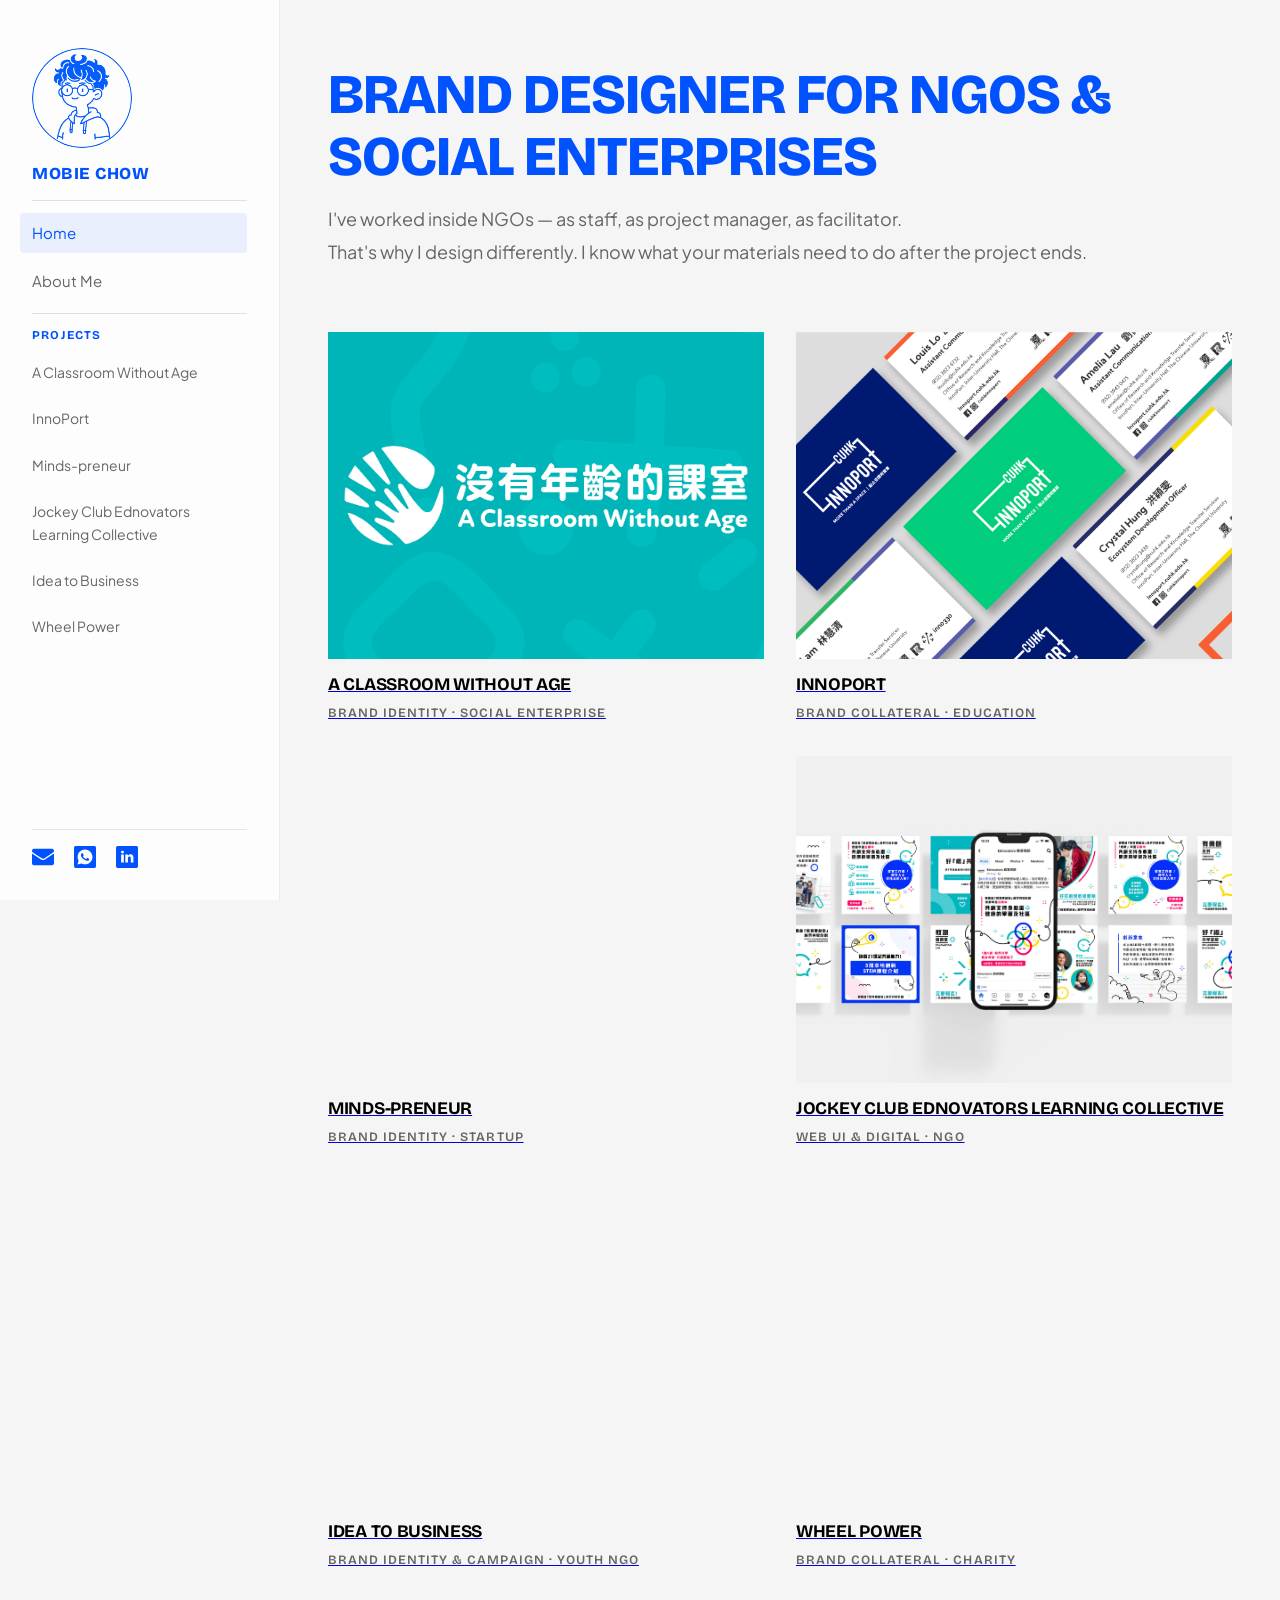
==== index.html @ eaf53962 "Fix ITB thumbnail: update .png to .jpg on homepage Co-Authored-By: Claude Sonnet 4.6 <noreply@anthro" ====
<!DOCTYPE html>
<html lang="en">
<head>
  <meta charset="UTF-8">
  <meta name="viewport" content="width=device-width, initial-scale=1.0">
  <meta name="description" content="Mobie Chow — Brand designer for NGOs and social enterprises in Hong Kong. I've worked inside NGOs — that's why I design differently.">
  <meta property="og:title" content="Mobie Chow — Brand Designer for NGOs & Social Enterprises">
  <meta property="og:description" content="Brand designer for NGOs and social enterprises in Hong Kong. I've worked inside NGOs — as staff, as project manager, as facilitator.<br>That's why I design differently.">
  <meta property="og:type" content="website">
  <meta property="og:url" content="https://mobie-phi.vercel.app/">
  <title>Mobie Chow — Brand Designer for NGOs & Social Enterprises</title>
  <link rel="stylesheet" href="style.css">
</head>
<body>
  <button class="hamburger" id="hamburger">
    <span></span>
    <span></span>
    <span></span>
  </button>

  <aside id="sidebar">
    <div style="margin-bottom: 0.75rem;"><a href="/"><img src="./Case/mobie avatar-02.png" style="width: 100px; height: 100px; border-radius: 50%; object-fit: cover; display: block; margin-bottom: 0.75rem; transition: opacity 0.2s ease;" onmouseover="this.style.opacity=0.8" onmouseout="this.style.opacity=1"></a><span style="font-family: 'Bricolage Grotesque', sans-serif; font-weight: 900; color: var(--accent); font-size: 1.05rem; letter-spacing: 0.5px;">MOBIE CHOW</span></div>
    <div style="border-bottom: 1px solid #e0e0e0; margin: 0 0 0.75rem 0;"></div>
    <nav>
      <a href="/" class="active">Home</a>
      <a href="/about">About Me</a>
    </nav>
    <div style="border-bottom: 1px solid #e0e0e0; margin: 0.75rem 0;"></div>
    <div class="projects-label">Projects</div>
    <div class="projects-list">
      <a href="/case-02">A Classroom Without Age</a>
      <a href="/case-04">InnoPort</a>
      <a href="/case-06">Minds-preneur</a>
      <a href="/case-03">Jockey Club Ednovators Learning Collective</a>
      <a href="/case-05">Idea to Business</a>
      <a href="/case-01">Wheel Power</a>
    </div>

    <div class="social-links">
      <a href="mailto:mobiechow@gmail.com" title="Email"><svg width="22" height="22" viewBox="0 0 255.8 191.9" fill="#0052FF" xmlns="http://www.w3.org/2000/svg"><path d="M255.7,53.9v117.1c0,8.5-10.1,18.7-18.4,20.1-71.6,1.5-143.4.2-215.1.6-9.7-.1-22.2-10.8-22.2-20.7V53.9l105.4,70.1c13.7,9.5,31.2,9.5,44.9,0l105.4-70.1Z"/><path d="M21.4.1h212.1c23.3,3.5,30.6,28.4,10.9,43.2-32.6,24.4-70.3,44.8-103.4,68.9-7,3.9-13.1,5.2-20.9,2.6C81.6,90.8,43.9,64.9,6.3,39.4-7,25,2.1,2.2,21.4.1Z"/></svg></a>
      <a href="https://wa.me/85251914529" target="_blank" title="WhatsApp"><svg width="22" height="22" viewBox="0 0 255.7 255.7" fill="#0052FF" xmlns="http://www.w3.org/2000/svg"><path d="M238.5,0L25.7.3h-10C8.9,1.4,3.1,6.5.7,13.4v7.5c-.7,35.7-.7,71.4-.7,106.7s0,71.4.7,107.1v7.6c2.4,7.5,8.9,12.7,17.2,13.4h220.7c10-1,16.8-7.9,17.2-17.8V17.2c-.7-9.3-7.9-16.5-17.2-17.2ZM133.3,213c-15.8.9-31.6-2.5-46.2-10.2l-45.6,12.1,12.1-45c-8.4-14.3-12.1-31-11.2-47.1,2.2-47.5,42.8-84,90.2-81.9,44.3,2.2,79.7,37.8,81.9,82.2,2.2,46.8-34.1,87.1-81.3,89.9Z"/><path d="M174.7,161.3c-1.7,4.8-10,10-15.4,11-5.5,1-10.6.7-15.4-1-12.7-3.8-21.6-7.9-31.9-16.5-8.6-7.2-15.8-15.4-22.3-24.7-7.9-11-13-23.7-6.9-36.7,1.7-3.8,6.9-10.3,11-10.3h6.9c1.4,0,2.7,1.4,3.4,2.7l8.6,20.6c1,2.7-4.8,8.9-7.6,12-.7.7-.7,2.1-.3,3.1,7.9,13.4,17.8,22.7,32.3,28.5,1.4.7,3.4,1.7,4.8.3,3.4-3.4,6.2-7.2,9.3-11,1-1,3.1-1,4.5-.3l19.9,9.6c2.4,1.4,1,8.9-.7,12.7Z"/></svg></a>
      <a href="https://linkedin.com/in/mobiechow" target="_blank" title="LinkedIn"><svg width="22" height="22" viewBox="0 0 255.8 255.7" fill="#0052FF" xmlns="http://www.w3.org/2000/svg"><path d="M16,.2l222.5-.2c9.3.7,16.4,7.9,17.2,17.2v220.7c-.7,9.8-7.5,16.7-17.2,17.7H17.9c-8.2-.6-14.6-5.6-17.1-13.4C-.3,166.1-.3,89.5.8,13.4,3,6.4,8.7,1.3,16,.2ZM72.4,54.6c-19.8,2.4-19.3,31,1.4,32.3,25.8,1.6,25.2-35.5-1.4-32.3ZM202.9,193.2v-61.7c0-4-3.3-13.6-5.2-17.2-7.9-14.8-26.1-20.3-41.7-15.2-7.6,2.5-12,7.3-17,13.2v-13h-31v93.9h31v-53.7c0-11.8,11.8-20.8,23.1-16.6,5.5,2,9.8,9.4,9.8,15.1v55.2h31ZM91,193.2v-93.1l-.7-.7h-30l-.7.7v93.1h31.5Z"/></svg></a>
    </div>
  </aside>

  <main>
    <div class="mobile-header">
      <img src="./Case/mobie avatar-02.png" style="width: 80px; height: 80px; border-radius: 50%; object-fit: cover;">
      <span style="font-family: 'Bricolage Grotesque', sans-serif; font-weight: 900; color: var(--accent); font-size: 1.5rem; letter-spacing: 0.5px;">MOBIE CHOW</span>
    </div>
    <section class="hero">
      <h1>Brand Designer for NGOs & Social Enterprises</h1>
      <p>I've worked inside NGOs — as staff, as project manager, as facilitator.<br>That's why I design differently. I know what your materials need to do after the project ends.</p>
    </section>

    <section class="projects-grid">
      <a href="/case-02" class="project-card">
        <div class="project-image" style="background-image: url('./Case/A Classroom Without Age/acwa-cover.jpg'); background-position: center; background-size: cover;"></div>
        <div class="project-info">
          <div class="project-title">A Classroom Without Age</div>
          <div class="project-description">Brand Identity · Social Enterprise</div>
        </div>
      </a>

      <a href="/case-04" class="project-card">
        <div class="project-image" style="background-image: url('./Case/InnoPort/InnoPort_Cover.jpeg'); background-position: center; background-size: cover;"></div>
        <div class="project-info">
          <div class="project-title">InnoPort</div>
          <div class="project-description">Brand Collateral · Education</div>
        </div>
      </a>

      <a href="/case-06" class="project-card">
        <div class="project-image" style="background: url('./Case/Minds-Preneur/minds-preneur-cover.jpg') center/cover;"></div>
        <div class="project-info">
          <div class="project-title">Minds-preneur</div>
          <div class="project-description">Brand Identity · Startup</div>
        </div>
      </a>

      <a href="/case-03" class="project-card">
        <div class="project-image" style="background-image: url('./Case/ELC/ELC-2.jpg'); background-position: center; background-size: cover;"></div>
        <div class="project-info">
          <div class="project-title">Jockey Club Ednovators Learning Collective</div>
          <div class="project-description">Web UI & Digital · NGO</div>
        </div>
      </a>

      <a href="/case-05" class="project-card">
        <div class="project-image" style="background-image: url('./Case/ITB/ITB-1.jpg'); background-position: center; background-size: cover;"></div>
        <div class="project-info">
          <div class="project-title">Idea to Business</div>
          <div class="project-description">Brand Identity & Campaign · Youth NGO</div>
        </div>
      </a>

      <a href="/case-01" class="project-card">
        <div class="project-image" style="background: url('./Case/Wheel Power/wheelpower-3.jpg') center/cover;"></div>
        <div class="project-info">
          <div class="project-title">Wheel Power</div>
          <div class="project-description">Brand Collateral · Charity</div>
        </div>
      </a>
    </section>

    <button id="backToTop" class="back-to-top">▲</button>
  </main>

  <script>
    const hamburger = document.getElementById('hamburger');
    const sidebar = document.getElementById('sidebar');
    const projectLinks = document.querySelectorAll('.projects-list a');

    // Hamburger toggle
    hamburger.addEventListener('click', () => {
      hamburger.classList.toggle('active');
      sidebar.classList.toggle('open');
    });

    // Close menu when clicking on a project link
    projectLinks.forEach(link => {
      link.addEventListener('click', () => {
        hamburger.classList.remove('active');
        sidebar.classList.remove('open');
      });
    });

    // Highlight active project based on current page
    const currentPath = window.location.pathname;
    projectLinks.forEach(link => {
      if (link.getAttribute('href') === currentPath) {
        link.classList.add('active');
      }
    });

    // Close menu when clicking outside
    document.addEventListener('click', (e) => {
      if (!e.target.closest('aside') && !e.target.closest('.hamburger')) {
        hamburger.classList.remove('active');
        sidebar.classList.remove('open');
      }
    });

    // Back to top
    const backToTopButton = document.getElementById('backToTop');
    window.addEventListener('scroll', () => {
      if (window.scrollY > 300) {
        backToTopButton.classList.add('show');
      } else {
        backToTopButton.classList.remove('show');
      }
    });
    backToTopButton.addEventListener('click', () => {
      window.scrollTo({ top: 0, behavior: 'smooth' });
    });
  </script>
</body>
</html>
---- style.css ----
@import url('https://fonts.googleapis.com/css2?family=Bricolage+Grotesque:wght@700;800;900&family=Plus+Jakarta+Sans:wght@400;500;600&display=swap');

:root {
  --bg: #f5f5f5;
  --white: #ffffff;
  --black: #000000;
  --accent: #0052FF;
  --text: #000000;
  --text2: #666666;
  --text3: #999999;
}

* {
  margin: 0;
  padding: 0;
  box-sizing: border-box;
}

body {
  font-family: 'Plus Jakarta Sans', sans-serif;
  background-color: var(--bg);
  color: var(--text);
  line-height: 1.6;
  font-weight: 400;
}

/* Hamburger Menu */
.hamburger {
  display: none;
  position: fixed;
  top: 1rem;
  left: 1rem;
  width: 44px;
  height: 44px;
  background: var(--accent);
  border: none;
  cursor: pointer;
  z-index: 1002;
  border-radius: 8px;
  padding: 10px;
  transition: all 0.2s ease;
}

.hamburger:hover {
  background: #003DCC;
}

.hamburger span {
  display: block;
  width: 24px;
  height: 2.5px;
  background: white;
  margin: 5px 0;
  transition: all 0.3s ease;
}

.hamburger.active span:nth-child(1) {
  transform: translateY(7.5px) rotate(45deg);
}

.hamburger.active span:nth-child(2) {
  opacity: 0;
}

.hamburger.active span:nth-child(3) {
  transform: translateY(-7.5px) rotate(-45deg);
}

/* Sidebar Navigation */
aside {
  position: fixed;
  left: 0;
  top: 0;
  width: 280px;
  height: 100vh;
  background: rgba(255, 255, 255, 0.75);
  backdrop-filter: blur(16px);
  -webkit-backdrop-filter: blur(16px);
  padding: 3rem 2rem;
  border-right: 1px solid rgba(224, 224, 224, 0.6);
  overflow-y: auto;
  z-index: 1000;
}

aside .logo {
  font-family: 'Bricolage Grotesque', sans-serif;
  font-size: 1.5rem;
  font-weight: 800;
  color: var(--black);
  margin-bottom: 1.5rem;
  text-decoration: none;
  display: block;
}

aside nav {
  display: flex;
  flex-direction: column;
  gap: 0.5rem;
}

aside nav a {
  color: var(--text2);
  text-decoration: none;
  font-size: 0.9375rem;
  padding: 0.5rem 0.75rem;
  margin-left: -0.75rem;
  transition: all 0.2s ease;
  display: block;
  border-radius: 4px;
}

aside nav a:hover,
aside nav a.active {
  color: var(--accent);
  background: rgba(0, 82, 255, 0.08);
  margin-left: -0.75rem;
  padding-left: 0.75rem;
}

.projects-label {
  font-family: 'Bricolage Grotesque', sans-serif;
  font-size: 0.75rem;
  text-transform: uppercase;
  letter-spacing: 0.1em;
  color: var(--accent);
  font-weight: 700;
  margin-top: 0.75rem;
  margin-bottom: 0.5rem;
}

.projects-list {
  display: flex;
  flex-direction: column;
  gap: 0.5rem;
}

.projects-list a {
  color: var(--text2);
  text-decoration: none;
  font-size: 0.875rem;
  padding: 0.5rem 0.75rem;
  margin-left: -0.75rem;
  transition: all 0.2s ease;
  display: block;
  border-radius: 4px;
  margin-bottom: 0;
}

.projects-list a:hover,
.projects-list a.active {
  color: var(--accent);
  background: rgba(0, 82, 255, 0.08);
  margin-left: -0.75rem;
  padding-left: 0.75rem;
}

.social-links {
  position: absolute;
  bottom: 2rem;
  left: 2rem;
  right: 2rem;
  display: flex;
  flex-direction: row;
  gap: 1.25rem;
  padding-top: 1rem;
  border-top: 1px solid rgba(224, 224, 224, 0.8);
  align-items: center;
}

.social-links a {
  text-decoration: none;
  opacity: 1;
  transition: opacity 0.2s ease;
  display: flex;
  align-items: center;
}

.social-links a:hover {
  opacity: 0.5;
}

/* Main Content */
main {
  margin-left: 280px;
  padding: 3rem;
}

/* Hero/Header Section */
.hero {
  margin-bottom: 2rem;
  padding: 1rem 0 2rem 0;
}

.hero h1 {
  font-family: 'Bricolage Grotesque', sans-serif;
  font-size: 3.5rem;
  font-weight: 900;
  line-height: 1.1;
  margin-bottom: 1rem;
  letter-spacing: -1px;
  text-transform: uppercase;
  color: var(--accent);
}

.hero p {
  font-size: 1.125rem;
  color: var(--text2);
  line-height: 1.8;
}

/* Projects Grid */
.projects-grid {
  display: grid;
  grid-template-columns: repeat(2, 1fr);
  gap: 2rem;
  margin-bottom: 4rem;
}

.project-card {
  display: flex;
  flex-direction: column;
  cursor: pointer;
  transition: all 0.3s ease;
  position: relative;
}

.project-image {
  width: 100%;
  aspect-ratio: 4 / 3;
  background: linear-gradient(135deg, #0052FF 0%, #0041CC 100%);
  border-radius: 0;
  transition: all 0.3s ease;
  overflow: hidden;
  position: relative;
}

.project-card:hover .project-image {
  transform: scale(1.02);
}

.project-info {
  padding: 0.75rem 0 0 0;
}

.project-title {
  font-family: 'Bricolage Grotesque', sans-serif;
  font-size: 1.1rem;
  font-weight: 700;
  color: var(--black);
  letter-spacing: -0.3px;
  text-transform: uppercase;
}

.project-description {
  font-size: 0.8rem;
  font-family: 'Bricolage Grotesque', sans-serif;
  font-weight: 600;
  color: var(--text2);
  margin-top: 0.25rem;
  text-transform: uppercase;
  letter-spacing: 0.08em;
}

/* Mobile-only homepage header (avatar + name) */
.mobile-header {
  display: none;
}

/* About Page */
.about-section {
  max-width: 800px;
}

.about-section h2 {
  font-family: 'Bricolage Grotesque', sans-serif;
  font-size: 2.5rem;
  font-weight: 900;
  margin-bottom: 2rem;
  letter-spacing: -1px;
  text-transform: uppercase;
}

.about-section p {
  font-size: 1rem;
  line-height: 1.8;
  margin-bottom: 1.5rem;
  color: var(--text);
}

.services {
  margin-top: 3rem;
}

.services-label {
  font-family: 'Bricolage Grotesque', sans-serif;
  font-size: 0.75rem;
  text-transform: uppercase;
  letter-spacing: 0.1em;
  color: var(--black);
  font-weight: 700;
  margin-bottom: 1rem;
}

.services-list {
  display: grid;
  grid-template-columns: 1fr 1fr;
  gap: 1rem;
}

.service-item {
  font-size: 1rem;
  color: var(--text);
  padding-bottom: 0.5rem;
  border-bottom: 1px solid #e0e0e0;
  transition: all 0.2s ease;
}

.service-item:hover {
  color: var(--accent);
  border-bottom-color: var(--accent);
}

/* Case Detail */
.case-detail {
  max-width: 1000px;
  margin-top: -1rem;
}

.case-header {
  margin-bottom: 3rem;
  border-bottom: 1px solid #e0e0e0;
  padding-bottom: 2rem;
}

.case-number {
  font-family: 'Bricolage Grotesque', sans-serif;
  font-size: 0.75rem;
  text-transform: uppercase;
  letter-spacing: 0.1em;
  color: var(--text2);
  font-weight: 700;
  margin-bottom: 0.5rem;
}

.case-title {
  font-family: 'Bricolage Grotesque', sans-serif;
  font-size: 2.5rem;
  font-weight: 900;
  margin-bottom: 1rem;
  letter-spacing: -1px;
  text-transform: uppercase;
}

.case-meta {
  display: grid;
  grid-template-columns: auto auto 1fr;
  gap: 3rem;
  font-size: 0.9375rem;
  align-items: center;
}

.case-meta-item strong {
  display: block;
  font-weight: 600;
  color: var(--black);
  margin-bottom: 0.25rem;
}

.case-meta-item {
  color: var(--text2);
  display: flex;
  flex-direction: column;
  justify-content: center;
}

.case-hero {
  width: 100%;
  aspect-ratio: 16 / 9;
  background: linear-gradient(135deg, #0052FF 0%, #0041CC 100%);
  border-radius: 0;
  margin: 3rem 0;
}

.case-body {
  display: grid;
  grid-template-columns: 1fr 1fr;
  gap: 3rem;
  margin-bottom: 3rem;
}

.case-story h2 {
  font-family: 'Bricolage Grotesque', sans-serif;
  font-size: 1.5rem;
  font-weight: 700;
  margin-bottom: 1rem;
  text-transform: uppercase;
  letter-spacing: -0.5px;
}

.case-story p {
  font-size: 1rem;
  line-height: 1.8;
  margin-bottom: 1.5rem;
  color: var(--text);
}

.case-story ul {
  list-style: none;
  margin: 1.5rem 0;
}

.case-story li {
  font-size: 1rem;
  line-height: 1.8;
  margin-bottom: 0.75rem;
  color: var(--text);
  padding-left: 1.5rem;
  position: relative;
}

.case-story li:before {
  content: "•";
  position: absolute;
  left: 0;
  color: var(--accent);
}

.case-images {
  display: flex;
  flex-direction: column;
  gap: 1.5rem;
}

.case-image {
  width: 100%;
  aspect-ratio: 1;
  background: linear-gradient(135deg, #0041CC 0%, #003D99 100%);
  border-radius: 0;
}

/* Tags */
.tags {
  display: flex;
  gap: 0.75rem;
  margin: 1.5rem 0;
}

.tag {
  display: inline-block;
  background: var(--black);
  color: var(--white);
  padding: 0.5rem 0.875rem;
  border-radius: 0;
  font-size: 0.75rem;
  font-weight: 600;
  font-family: 'Bricolage Grotesque', sans-serif;
  letter-spacing: 0.5px;
  text-transform: uppercase;
  transition: all 0.2s ease;
}

.tag:first-child {
  background: var(--accent);
}

.tag[onclick]:hover {
  background: #003DCC !important;
  transform: translateY(-2px);
  box-shadow: 0 4px 12px rgba(0, 82, 255, 0.3);
}

.tag[onclick]:active {
  background: #002899 !important;
  transform: translateY(0px);
  box-shadow: none;
}

/* Page Index */
.index-item {
  font-family: 'Bricolage Grotesque', sans-serif;
  font-size: 0.7rem;
  font-weight: 600;
  text-transform: uppercase;
  letter-spacing: 0.5px;
  color: var(--text2);
  text-decoration: none;
  text-align: right;
  transition: color 0.2s ease;
  padding: 2px 0;
  border-right: 2px solid transparent;
  padding-right: 8px;
}

.index-item:hover {
  color: var(--accent);
}

.index-item.active {
  color: var(--accent);
  border-right-color: var(--accent);
}

/* Back to Top Button */
.back-to-top {
  position: fixed;
  bottom: 2rem;
  right: 2rem;
  width: 50px;
  height: 50px;
  background: var(--black);
  color: var(--white);
  border: none;
  border-radius: 50%;
  cursor: pointer;
  font-size: 1.5rem;
  display: flex;
  align-items: center;
  justify-content: center;
  opacity: 0;
  visibility: hidden;
  z-index: 999;
  transition: opacity 0.4s ease, visibility 0.4s ease, transform 0.3s ease;
  box-shadow: 0 4px 12px rgba(0, 0, 0, 0.15);
}

.back-to-top.show {
  opacity: 1;
  visibility: visible;
}

.back-to-top:hover {
  background: var(--accent);
  transform: translateY(-3px);
  box-shadow: 0 8px 20px rgba(0, 82, 255, 0.2);
}

/* Get in Touch Section */
.get-in-touch {
  max-width: 800px;
  padding: 4rem 0;
}

.get-in-touch h2 {
  font-family: 'Bricolage Grotesque', sans-serif;
  font-size: 2.5rem;
  font-weight: 900;
  margin-bottom: 1.5rem;
  letter-spacing: -1px;
  text-transform: uppercase;
}

.get-in-touch p {
  font-size: 1rem;
  line-height: 1.8;
  margin-bottom: 1rem;
  color: var(--text);
}

.get-in-touch a {
  color: var(--accent);
  text-decoration: none;
  transition: color 0.2s ease;
}

.get-in-touch a:hover {
  color: var(--black);
}

/* Back Link */
.back-link {
  margin-top: 3rem;
  padding-top: 2rem;
  border-top: 1px solid #e0e0e0;
  display: flex;
  flex-direction: row;
  justify-content: space-between;
  align-items: center;
}

/* Back-to-top wrapper: disable pointer events on the container so it never
   blocks clicks on content behind it; re-enable on the actual interactive elements */
#backToTopWrapper {
  pointer-events: none;
}

#backToTopWrapper #pageIndex,
#backToTopWrapper #backToTop {
  pointer-events: auto;
}

.back-link a {
  color: var(--black);
  text-decoration: none;
  font-family: 'Bricolage Grotesque', sans-serif;
  font-weight: 600;
  font-size: 0.875rem;
  text-transform: uppercase;
  letter-spacing: 0.5px;
  transition: color 0.2s ease;
}

.back-link a:hover {
  color: var(--accent);
}

/* Mobile Responsive */
@media (max-width: 1024px) {
  aside {
    width: 240px;
    padding: 2rem 1.5rem;
  }

  main {
    margin-left: 240px;
    padding: 2rem;
  }

  .projects-grid {
    grid-template-columns: repeat(2, 1fr);
    gap: 1.5rem;
  }

  .case-body {
    grid-template-columns: 1fr;
  }
}

@media (max-width: 768px) {
  .hamburger {
    display: block;
  }

  aside {
    position: fixed;
    top: 0;
    left: -280px;
    width: 280px;
    height: 100vh;
    background: var(--white);
    padding: 5rem 2rem 2rem;
    border-right: 1px solid #e0e0e0;
    transition: left 0.3s ease;
    z-index: 999;
  }

  aside.open {
    left: 0;
  }

  main {
    margin-left: 0;
    padding: 6rem 2rem 3rem;
  }

  .projects-grid {
    grid-template-columns: 1fr;
    gap: 3rem;
  }

  .social-links {
    position: static;
    margin-top: 2rem;
  }

  .hero h1 {
    font-size: 2.5rem;
  }

  .case-title {
    font-size: 1.75rem;
  }

  .case-meta {
    grid-template-columns: 1fr;
    gap: 1rem;
  }

  .case-header {
    padding-top: 0;
  }

  .case-story > div[style*="grid-template-columns: 1fr 1fr"] {
    grid-template-columns: 1fr !important;
  }

  .case-images div[style*="grid-template-columns: 1fr 1fr"],
  .case-images div[style*="grid-template-columns: repeat(2"],
  .case-images div[style*="grid-template-columns: repeat(auto-fit"] {
    grid-template-columns: 1fr !important;
  }

  .mobile-header {
    display: flex;
    align-items: center;
    gap: 1rem;
    padding-bottom: 1.5rem;
  }

  aside img {
    width: 72px !important;
    height: 72px !important;
  }

  .back-link {
    flex-direction: column;
    align-items: center;
    text-align: center;
    gap: 0.75rem;
  }
}
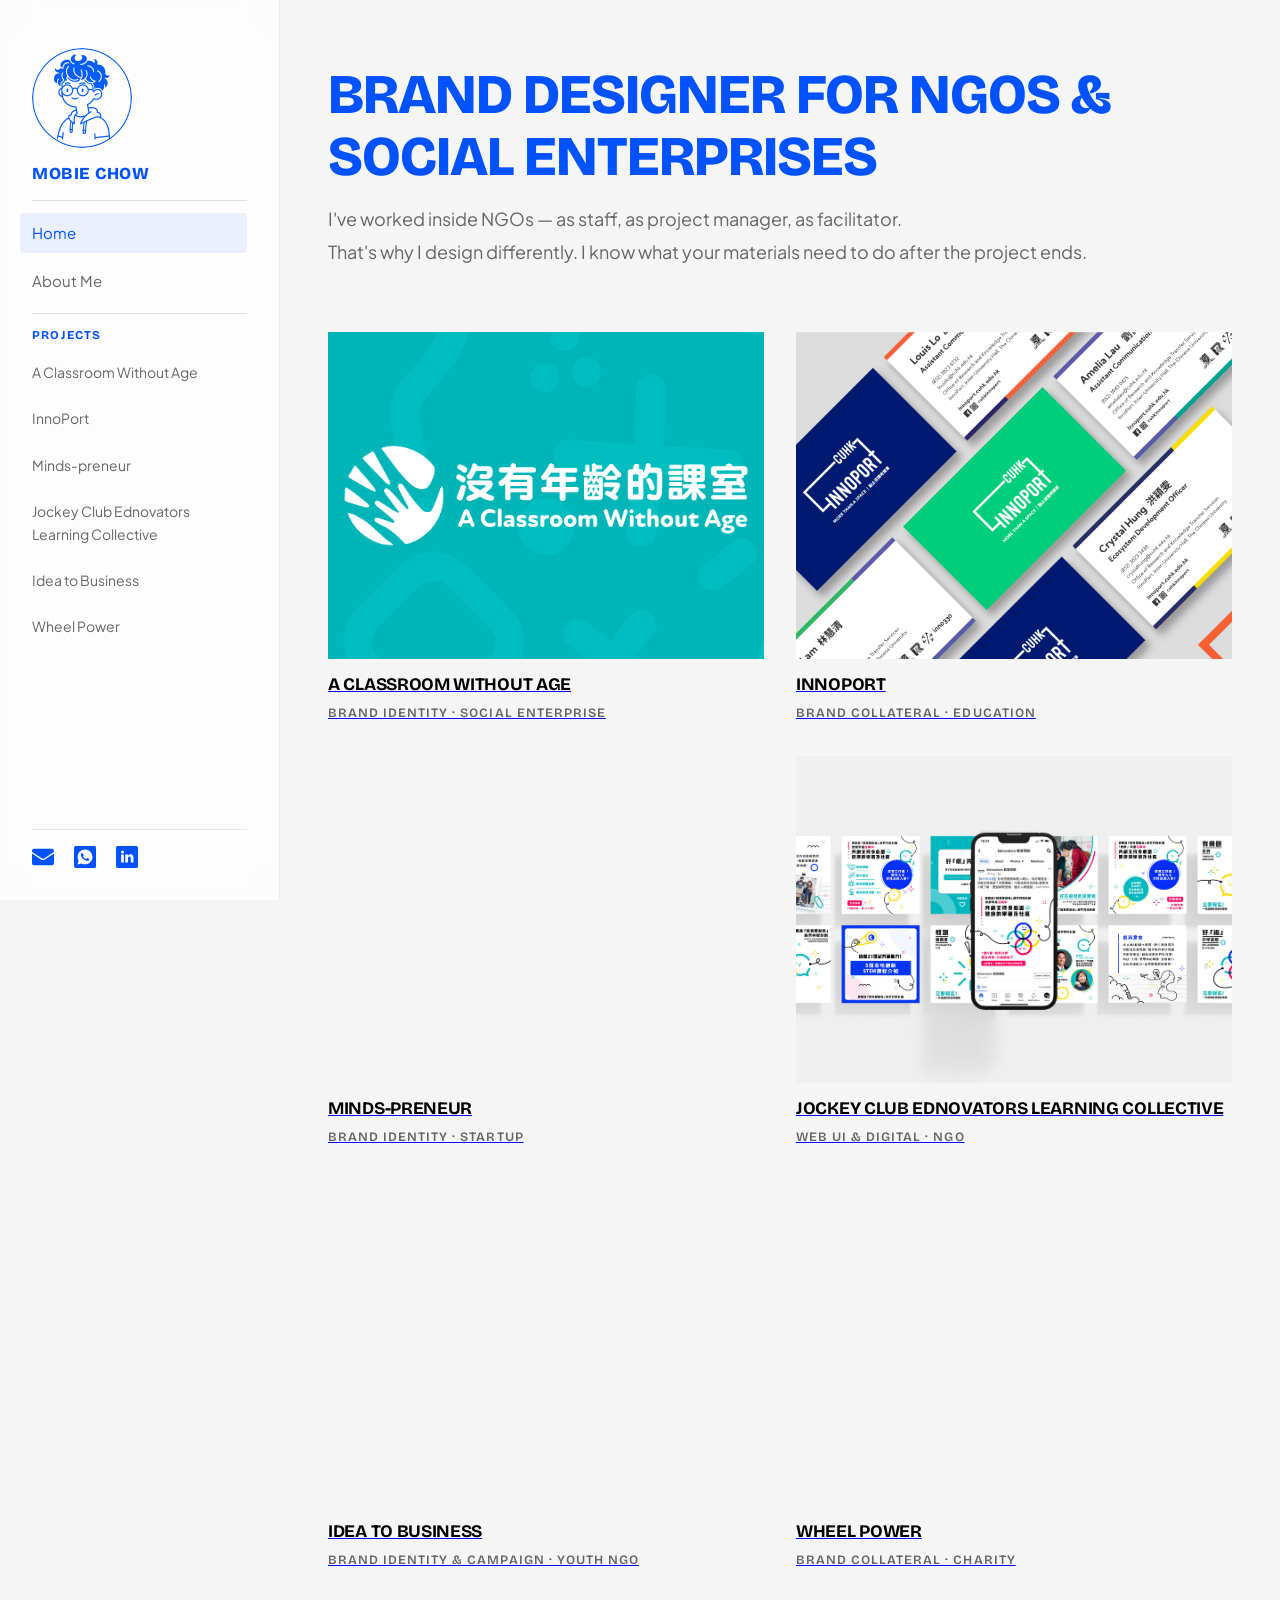
==== commit ea1183f5: "Rename mobie avatar-02.png to mobie avatar.png Co-Authored-By: Claude Sonnet 4.6 <noreply@anthropic." ====
--- a/index.html
+++ b/index.html
@@ -19,7 +19,7 @@
   </button>
 
   <aside id="sidebar">
-    <div style="margin-bottom: 0.75rem;"><a href="/"><img src="./Case/mobie avatar-02.png" style="width: 100px; height: 100px; border-radius: 50%; object-fit: cover; display: block; margin-bottom: 0.75rem; transition: opacity 0.2s ease;" onmouseover="this.style.opacity=0.8" onmouseout="this.style.opacity=1"></a><span style="font-family: 'Bricolage Grotesque', sans-serif; font-weight: 900; color: var(--accent); font-size: 1.05rem; letter-spacing: 0.5px;">MOBIE CHOW</span></div>
+    <div style="margin-bottom: 0.75rem;"><a href="/"><img src="./Case/mobie avatar.png" style="width: 100px; height: 100px; border-radius: 50%; object-fit: cover; display: block; margin-bottom: 0.75rem; transition: opacity 0.2s ease;" onmouseover="this.style.opacity=0.8" onmouseout="this.style.opacity=1"></a><span style="font-family: 'Bricolage Grotesque', sans-serif; font-weight: 900; color: var(--accent); font-size: 1.05rem; letter-spacing: 0.5px;">MOBIE CHOW</span></div>
     <div style="border-bottom: 1px solid #e0e0e0; margin: 0 0 0.75rem 0;"></div>
     <nav>
       <a href="/" class="active">Home</a>
@@ -45,7 +45,7 @@
 
   <main>
     <div class="mobile-header">
-      <img src="./Case/mobie avatar-02.png" style="width: 80px; height: 80px; border-radius: 50%; object-fit: cover;">
+      <img src="./Case/mobie avatar.png" style="width: 80px; height: 80px; border-radius: 50%; object-fit: cover;">
       <span style="font-family: 'Bricolage Grotesque', sans-serif; font-weight: 900; color: var(--accent); font-size: 1.5rem; letter-spacing: 0.5px;">MOBIE CHOW</span>
     </div>
     <section class="hero">
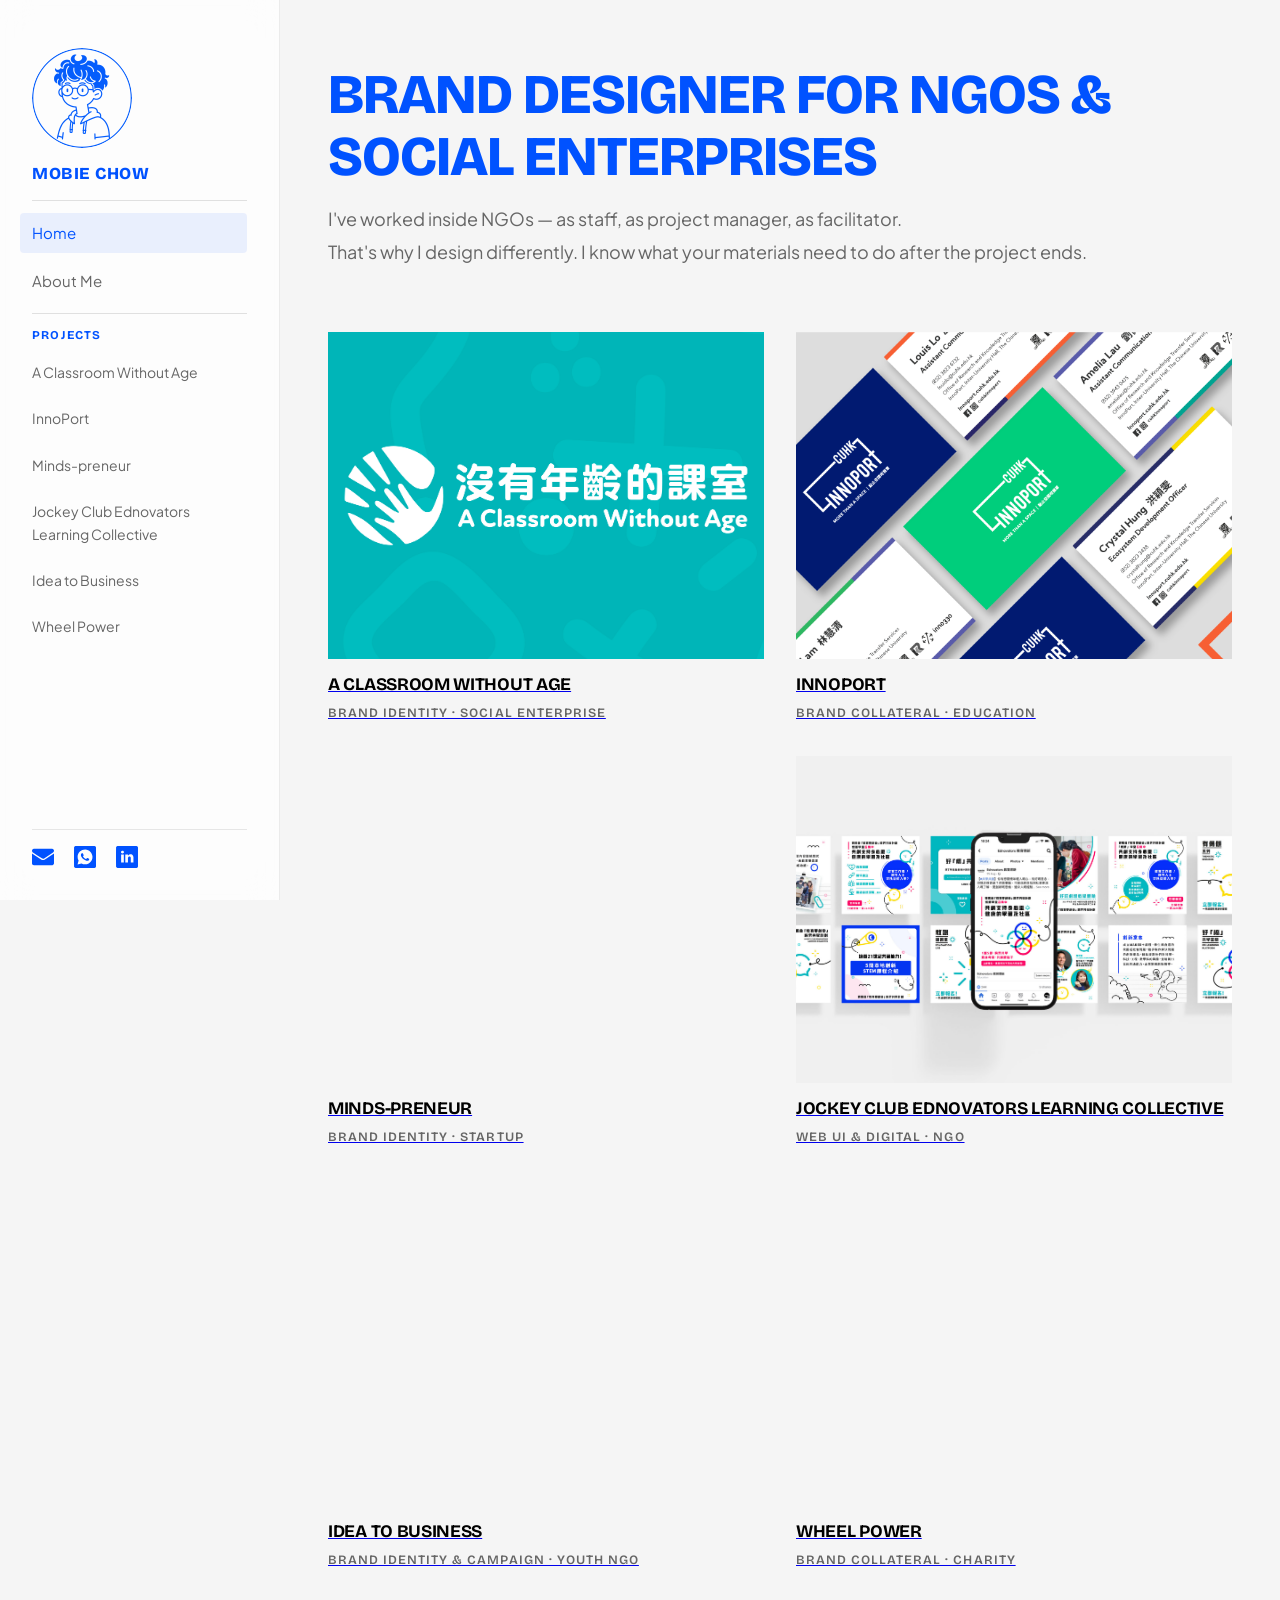
==== commit 918b3a91: "Add smooth page transitions" ====
--- a/index.html
+++ b/index.html
@@ -154,5 +154,6 @@
       window.scrollTo({ top: 0, behavior: 'smooth' });
     });
   </script>
+  <script src="/page-transition.js" defer></script>
 </body>
 </html>
--- a/style.css
+++ b/style.css
@@ -22,6 +22,42 @@
   color: var(--text);
   line-height: 1.6;
   font-weight: 400;
+}
+
+body main {
+  will-change: opacity, transform;
+}
+
+body.page-ready main {
+  animation: pageEnter 520ms cubic-bezier(0.16, 1, 0.3, 1) both;
+}
+
+body.page-leaving main {
+  opacity: 0;
+  transform: translateY(6px);
+  transition: opacity 320ms ease, transform 320ms cubic-bezier(0.33, 1, 0.68, 1);
+}
+
+@keyframes pageEnter {
+  from {
+    opacity: 0;
+    transform: translateY(8px);
+  }
+
+  to {
+    opacity: 1;
+    transform: translateY(0);
+  }
+}
+
+@media (prefers-reduced-motion: reduce) {
+  body.page-ready main,
+  body.page-leaving main {
+    animation: none;
+    transition: none;
+    opacity: 1;
+    transform: none;
+  }
 }
 
 /* Hamburger Menu */
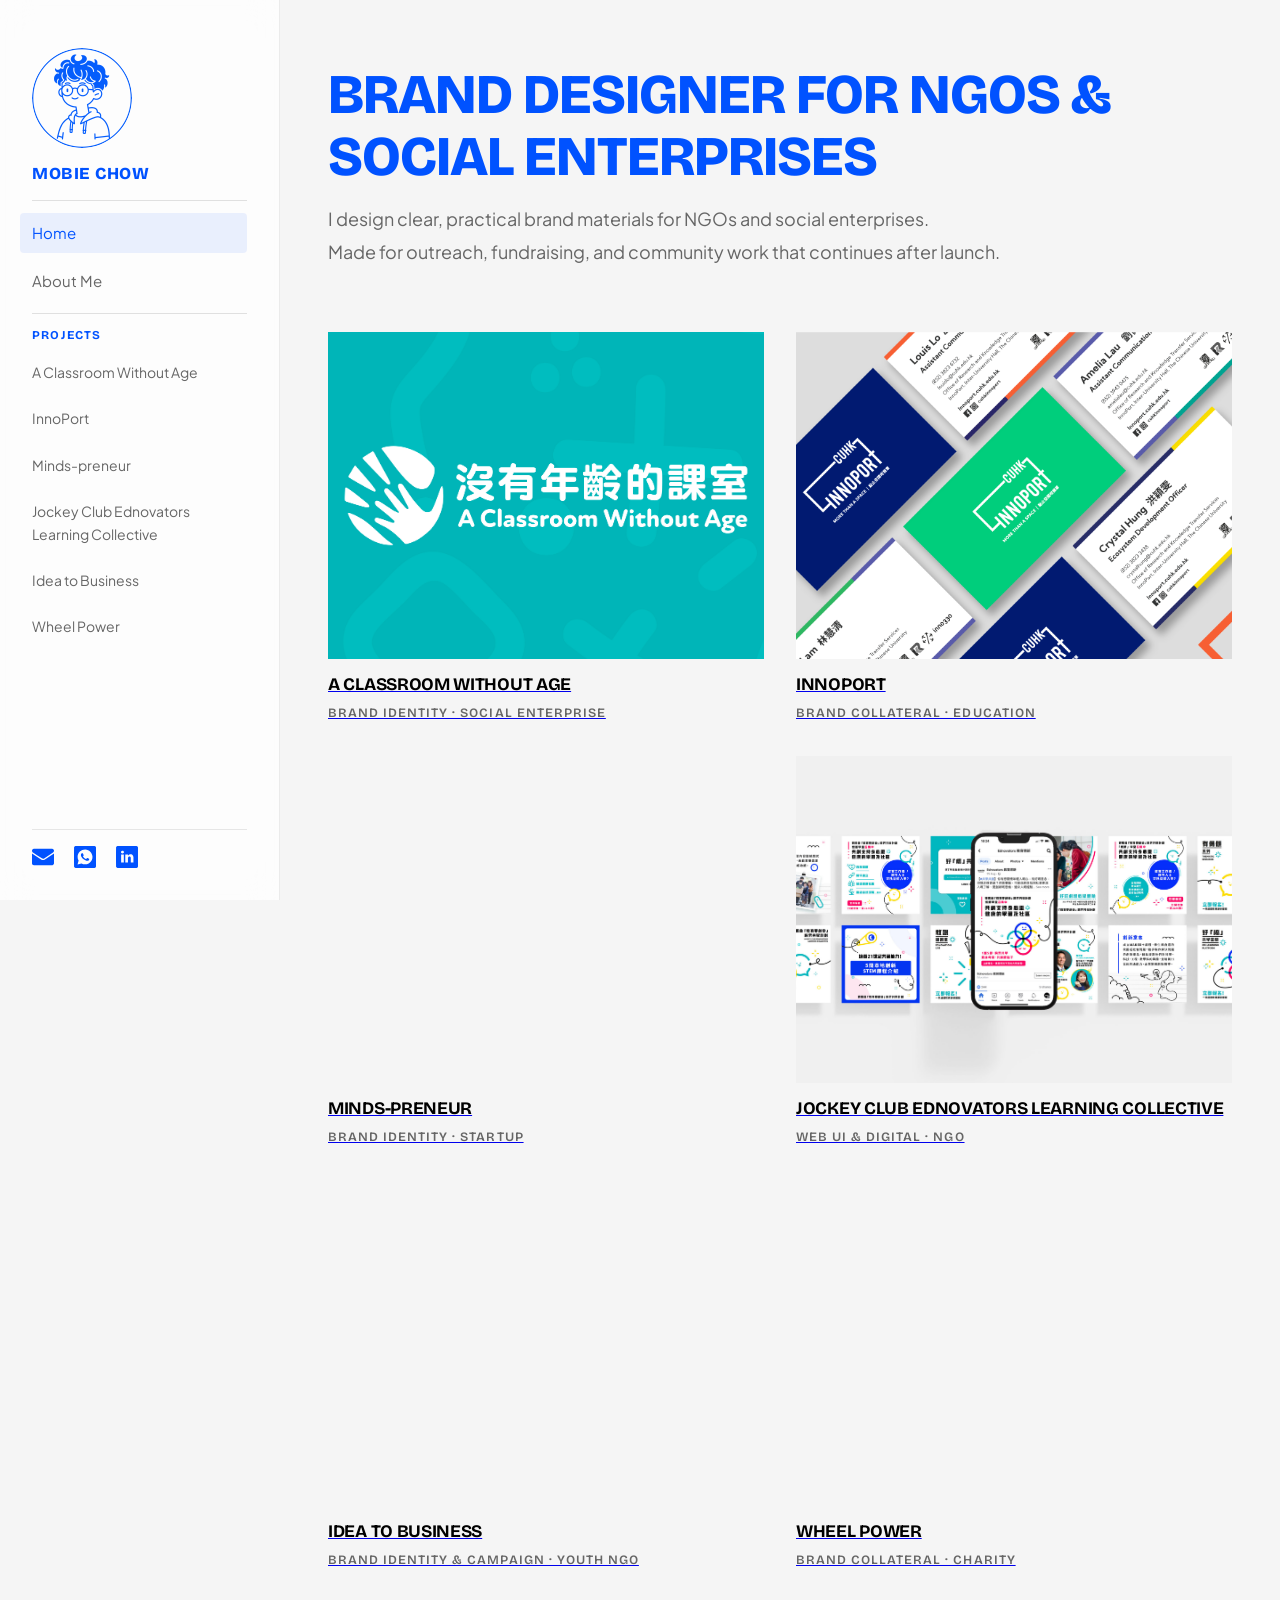
==== commit 7ca8e933: "Add social preview image" ====
--- a/index.html
+++ b/index.html
@@ -3,11 +3,17 @@
 <head>
   <meta charset="UTF-8">
   <meta name="viewport" content="width=device-width, initial-scale=1.0">
-  <meta name="description" content="Mobie Chow — Brand designer for NGOs and social enterprises in Hong Kong. I've worked inside NGOs — that's why I design differently.">
+  <meta name="description" content="Mobie Chow — Brand designer for NGOs and social enterprises in Hong Kong. Practical brand materials for outreach, fundraising, and community work.">
   <meta property="og:title" content="Mobie Chow — Brand Designer for NGOs & Social Enterprises">
-  <meta property="og:description" content="Brand designer for NGOs and social enterprises in Hong Kong. I've worked inside NGOs — as staff, as project manager, as facilitator.<br>That's why I design differently.">
+  <meta property="og:description" content="Brand designer for NGOs and social enterprises in Hong Kong. Practical brand materials for outreach, fundraising, and community work.">
   <meta property="og:type" content="website">
-  <meta property="og:url" content="https://mobie-phi.vercel.app/">
+  <meta property="og:url" content="https://portfolio-mobie-chow.vercel.app/">
+  <meta property="og:image" content="https://portfolio-mobie-chow.vercel.app/og-image.jpg">
+  <meta property="og:image:width" content="1200">
+  <meta property="og:image:height" content="630">
+  <meta property="og:image:alt" content="Mobie Chow portfolio preview">
+  <meta name="twitter:card" content="summary_large_image">
+  <meta name="twitter:image" content="https://portfolio-mobie-chow.vercel.app/og-image.jpg">
   <title>Mobie Chow — Brand Designer for NGOs & Social Enterprises</title>
   <link rel="stylesheet" href="style.css">
 </head>
@@ -50,7 +56,7 @@
     </div>
     <section class="hero">
       <h1>Brand Designer for NGOs & Social Enterprises</h1>
-      <p>I've worked inside NGOs — as staff, as project manager, as facilitator.<br>That's why I design differently. I know what your materials need to do after the project ends.</p>
+      <p>I design clear, practical brand materials for NGOs and social enterprises.<br>Made for outreach, fundraising, and community work that continues after launch.</p>
     </section>
 
     <section class="projects-grid">
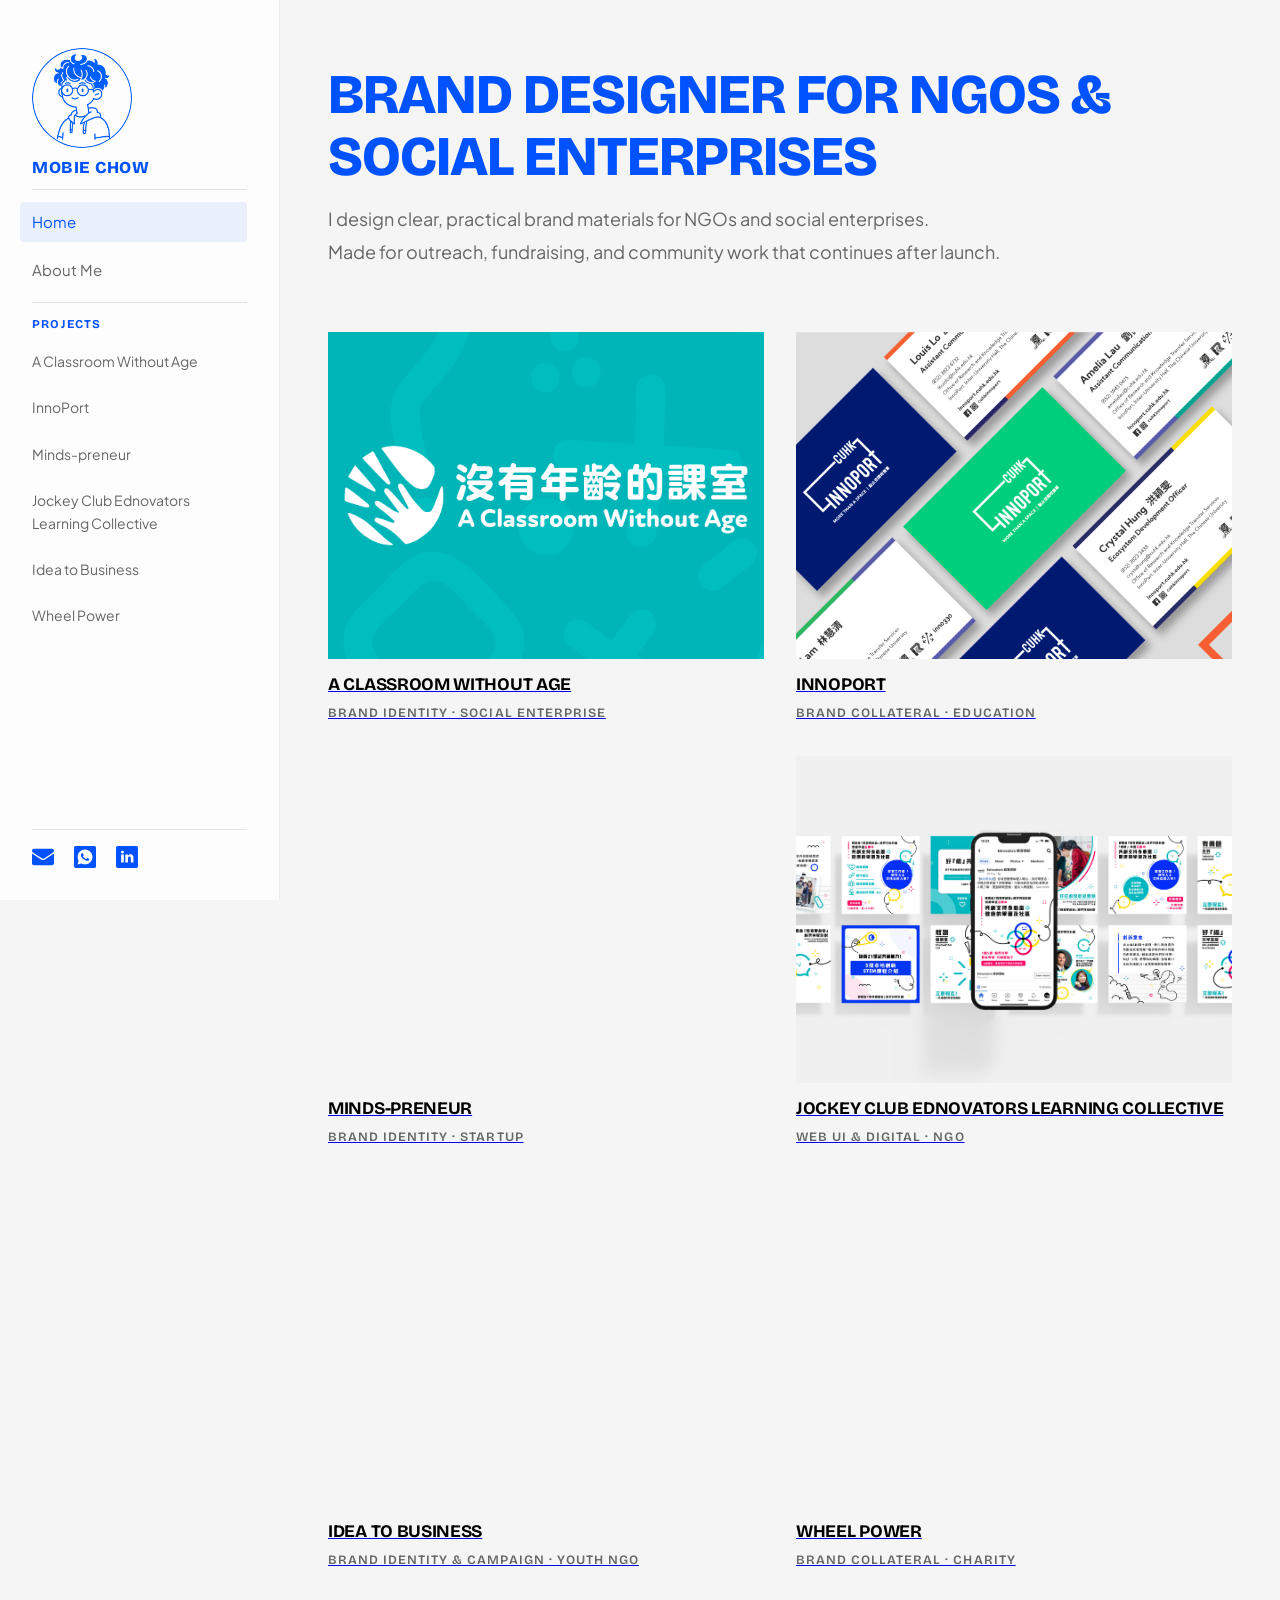
==== commit 141be3b1: "Fix avatar and share metadata" ====
--- a/index.html
+++ b/index.html
@@ -3,17 +3,19 @@
 <head>
   <meta charset="UTF-8">
   <meta name="viewport" content="width=device-width, initial-scale=1.0">
-  <meta name="description" content="Mobie Chow — Brand designer for NGOs and social enterprises in Hong Kong. Practical brand materials for outreach, fundraising, and community work.">
+  <meta name="description" content="Clear, practical brand materials for NGOs and social enterprises, made for outreach, fundraising, and community work that continues after launch.">
   <meta property="og:title" content="Mobie Chow — Brand Designer for NGOs & Social Enterprises">
-  <meta property="og:description" content="Brand designer for NGOs and social enterprises in Hong Kong. Practical brand materials for outreach, fundraising, and community work.">
+  <meta property="og:description" content="Clear, practical brand materials for NGOs and social enterprises, made for outreach, fundraising, and community work that continues after launch.">
   <meta property="og:type" content="website">
-  <meta property="og:url" content="https://portfolio-mobie-chow.vercel.app/">
-  <meta property="og:image" content="https://portfolio-mobie-chow.vercel.app/og-image.jpg">
+  <meta property="og:url" content="https://mobiechow-portfolio-mobie-chow.vercel.app/">
+  <meta property="og:image" content="https://mobiechow-portfolio-mobie-chow.vercel.app/og-image.jpg">
   <meta property="og:image:width" content="1200">
   <meta property="og:image:height" content="630">
   <meta property="og:image:alt" content="Mobie Chow portfolio preview">
   <meta name="twitter:card" content="summary_large_image">
-  <meta name="twitter:image" content="https://portfolio-mobie-chow.vercel.app/og-image.jpg">
+  <meta name="twitter:title" content="Mobie Chow — Brand Designer for NGOs & Social Enterprises">
+  <meta name="twitter:description" content="Clear, practical brand materials for NGOs and social enterprises, made for outreach, fundraising, and community work that continues after launch.">
+  <meta name="twitter:image" content="https://mobiechow-portfolio-mobie-chow.vercel.app/og-image.jpg">
   <title>Mobie Chow — Brand Designer for NGOs & Social Enterprises</title>
   <link rel="stylesheet" href="style.css">
 </head>
@@ -25,7 +27,7 @@
   </button>
 
   <aside id="sidebar">
-    <div style="margin-bottom: 0.75rem;"><a href="/"><img src="./Case/mobie avatar.png" style="width: 100px; height: 100px; border-radius: 50%; object-fit: cover; display: block; margin-bottom: 0.75rem; transition: opacity 0.2s ease;" onmouseover="this.style.opacity=0.8" onmouseout="this.style.opacity=1"></a><span style="font-family: 'Bricolage Grotesque', sans-serif; font-weight: 900; color: var(--accent); font-size: 1.05rem; letter-spacing: 0.5px;">MOBIE CHOW</span></div>
+    <div class="brand-lockup"><a href="/" aria-label="Mobie Chow home"><img class="brand-avatar" src="./Case/mobie-avatar.png" alt="Mobie Chow"></a><span class="brand-name">MOBIE CHOW</span></div>
     <div style="border-bottom: 1px solid #e0e0e0; margin: 0 0 0.75rem 0;"></div>
     <nav>
       <a href="/" class="active">Home</a>
@@ -51,8 +53,8 @@
 
   <main>
     <div class="mobile-header">
-      <img src="./Case/mobie avatar.png" style="width: 80px; height: 80px; border-radius: 50%; object-fit: cover;">
-      <span style="font-family: 'Bricolage Grotesque', sans-serif; font-weight: 900; color: var(--accent); font-size: 1.5rem; letter-spacing: 0.5px;">MOBIE CHOW</span>
+      <img class="mobile-avatar" src="./Case/mobie-avatar.png" alt="Mobie Chow">
+      <span class="mobile-name">MOBIE CHOW</span>
     </div>
     <section class="hero">
       <h1>Brand Designer for NGOs & Social Enterprises</h1>
--- a/style.css
+++ b/style.css
@@ -134,6 +134,49 @@
   gap: 0.5rem;
 }
 
+.brand-lockup {
+  display: flex;
+  flex-direction: column;
+  align-items: flex-start;
+  gap: 0.75rem;
+  margin-bottom: 0.75rem;
+}
+
+.brand-lockup a {
+  display: inline-flex;
+  align-items: center;
+  justify-content: center;
+  width: 100px;
+  height: 100px;
+  text-decoration: none;
+}
+
+.brand-avatar {
+  display: block;
+  width: 100px;
+  height: 100px;
+  border-radius: 50%;
+  object-fit: cover;
+  transition: opacity 0.2s ease;
+}
+
+.brand-avatar:hover {
+  opacity: 0.8;
+}
+
+.brand-name,
+.mobile-name {
+  font-family: 'Bricolage Grotesque', sans-serif;
+  font-weight: 900;
+  color: var(--accent);
+  letter-spacing: 0.5px;
+  line-height: 1;
+}
+
+.brand-name {
+  font-size: 1.05rem;
+}
+
 aside nav a {
   color: var(--text2);
   text-decoration: none;
@@ -300,6 +343,19 @@
 /* Mobile-only homepage header (avatar + name) */
 .mobile-header {
   display: none;
+}
+
+.mobile-avatar {
+  display: block;
+  flex: 0 0 auto;
+  width: 80px;
+  height: 80px;
+  border-radius: 50%;
+  object-fit: cover;
+}
+
+.mobile-name {
+  font-size: 1.5rem;
 }
 
 /* About Page */
@@ -737,6 +793,11 @@
     height: 72px !important;
   }
 
+  .brand-lockup a {
+    width: 72px;
+    height: 72px;
+  }
+
   .back-link {
     flex-direction: column;
     align-items: center;
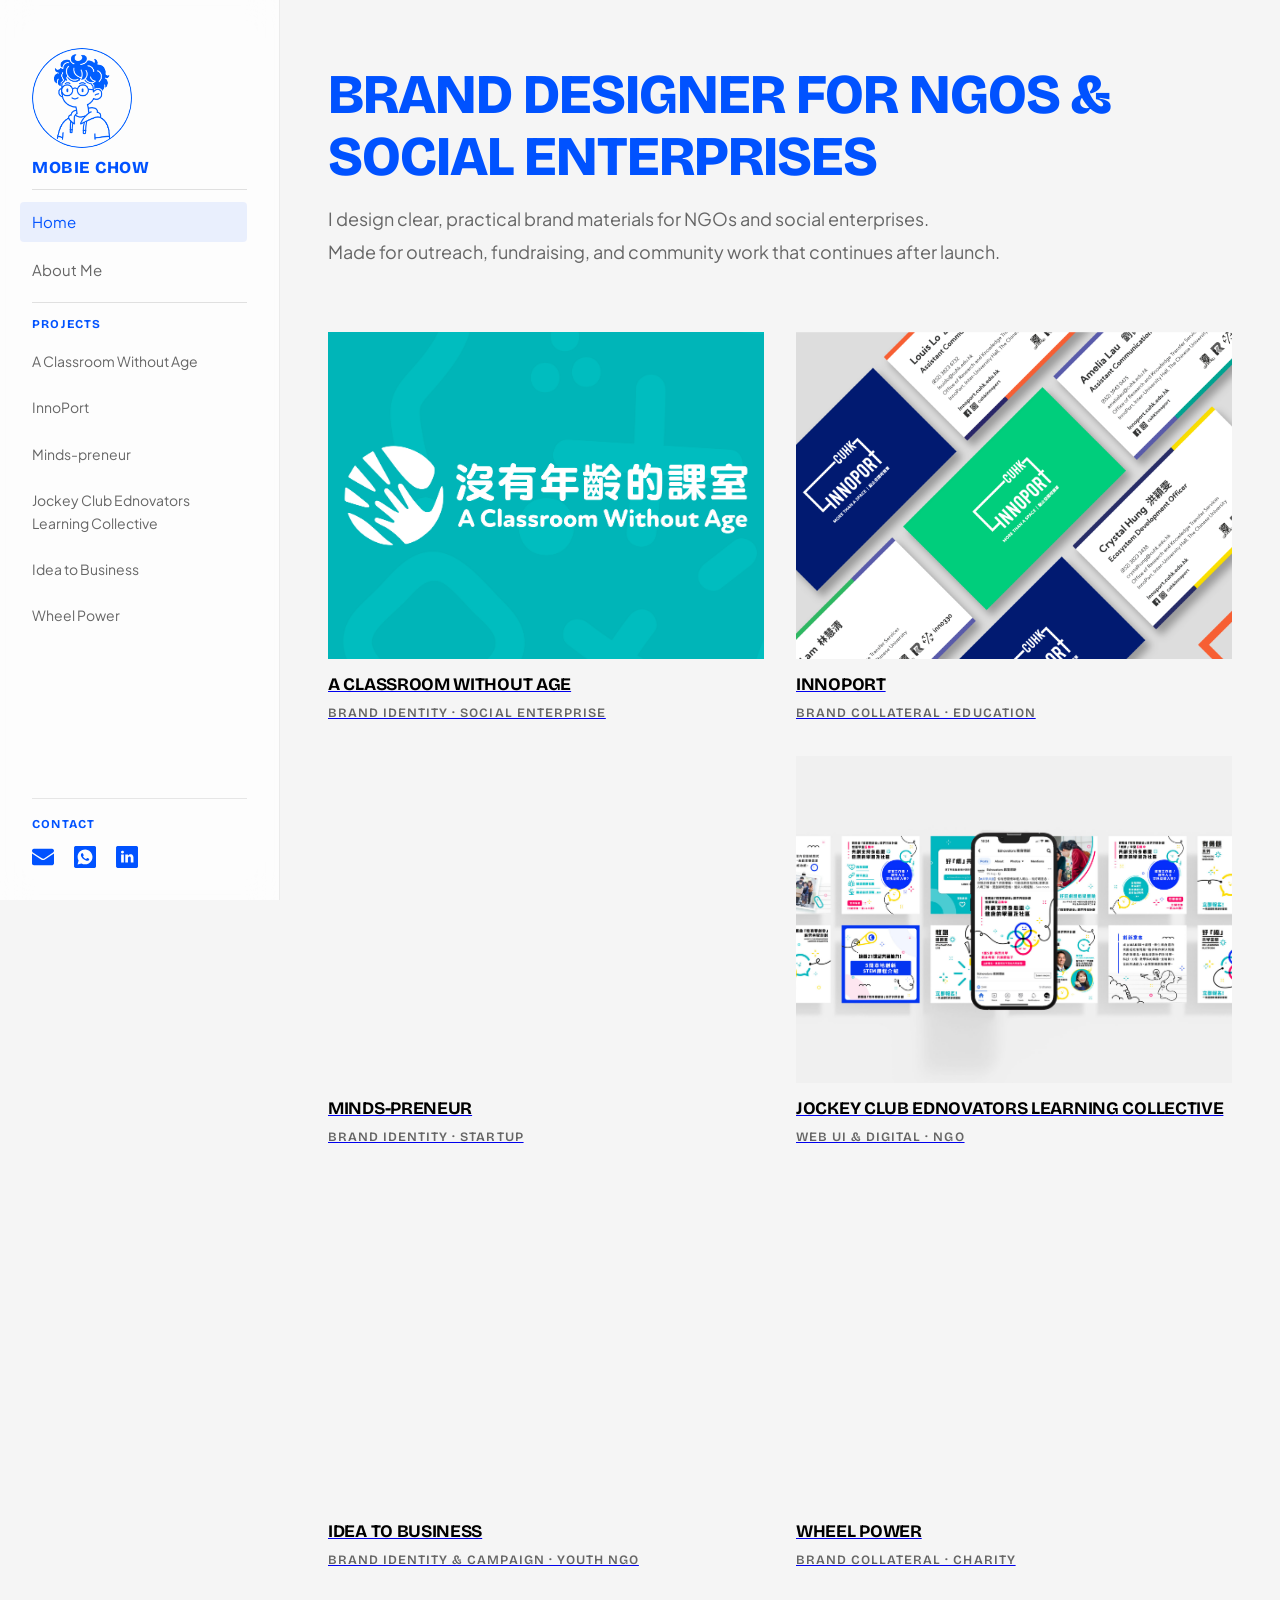
==== commit 73477d01: "Add contact label to sidebar" ====
--- a/index.html
+++ b/index.html
@@ -7,15 +7,15 @@
   <meta property="og:title" content="Mobie Chow — Brand Designer for NGOs & Social Enterprises">
   <meta property="og:description" content="Clear, practical brand materials for NGOs and social enterprises, made for outreach, fundraising, and community work that continues after launch.">
   <meta property="og:type" content="website">
-  <meta property="og:url" content="https://mobiechow-portfolio-mobie-chow.vercel.app/">
-  <meta property="og:image" content="https://mobiechow-portfolio-mobie-chow.vercel.app/og-image.jpg">
+  <meta property="og:url" content="https://portfolio-mobie-chow.vercel.app/">
+  <meta property="og:image" content="https://portfolio-mobie-chow.vercel.app/og-image.jpg">
   <meta property="og:image:width" content="1200">
   <meta property="og:image:height" content="630">
   <meta property="og:image:alt" content="Mobie Chow portfolio preview">
   <meta name="twitter:card" content="summary_large_image">
   <meta name="twitter:title" content="Mobie Chow — Brand Designer for NGOs & Social Enterprises">
   <meta name="twitter:description" content="Clear, practical brand materials for NGOs and social enterprises, made for outreach, fundraising, and community work that continues after launch.">
-  <meta name="twitter:image" content="https://mobiechow-portfolio-mobie-chow.vercel.app/og-image.jpg">
+  <meta name="twitter:image" content="https://portfolio-mobie-chow.vercel.app/og-image.jpg">
   <title>Mobie Chow — Brand Designer for NGOs & Social Enterprises</title>
   <link rel="stylesheet" href="style.css">
 </head>
@@ -44,10 +44,13 @@
       <a href="/case-01">Wheel Power</a>
     </div>
 
-    <div class="social-links">
+    <div class="contact-block">
+      <div class="contact-label">Contact</div>
+      <div class="social-links">
       <a href="mailto:mobiechow@gmail.com" title="Email"><svg width="22" height="22" viewBox="0 0 255.8 191.9" fill="#0052FF" xmlns="http://www.w3.org/2000/svg"><path d="M255.7,53.9v117.1c0,8.5-10.1,18.7-18.4,20.1-71.6,1.5-143.4.2-215.1.6-9.7-.1-22.2-10.8-22.2-20.7V53.9l105.4,70.1c13.7,9.5,31.2,9.5,44.9,0l105.4-70.1Z"/><path d="M21.4.1h212.1c23.3,3.5,30.6,28.4,10.9,43.2-32.6,24.4-70.3,44.8-103.4,68.9-7,3.9-13.1,5.2-20.9,2.6C81.6,90.8,43.9,64.9,6.3,39.4-7,25,2.1,2.2,21.4.1Z"/></svg></a>
       <a href="https://wa.me/85251914529" target="_blank" title="WhatsApp"><svg width="22" height="22" viewBox="0 0 255.7 255.7" fill="#0052FF" xmlns="http://www.w3.org/2000/svg"><path d="M238.5,0L25.7.3h-10C8.9,1.4,3.1,6.5.7,13.4v7.5c-.7,35.7-.7,71.4-.7,106.7s0,71.4.7,107.1v7.6c2.4,7.5,8.9,12.7,17.2,13.4h220.7c10-1,16.8-7.9,17.2-17.8V17.2c-.7-9.3-7.9-16.5-17.2-17.2ZM133.3,213c-15.8.9-31.6-2.5-46.2-10.2l-45.6,12.1,12.1-45c-8.4-14.3-12.1-31-11.2-47.1,2.2-47.5,42.8-84,90.2-81.9,44.3,2.2,79.7,37.8,81.9,82.2,2.2,46.8-34.1,87.1-81.3,89.9Z"/><path d="M174.7,161.3c-1.7,4.8-10,10-15.4,11-5.5,1-10.6.7-15.4-1-12.7-3.8-21.6-7.9-31.9-16.5-8.6-7.2-15.8-15.4-22.3-24.7-7.9-11-13-23.7-6.9-36.7,1.7-3.8,6.9-10.3,11-10.3h6.9c1.4,0,2.7,1.4,3.4,2.7l8.6,20.6c1,2.7-4.8,8.9-7.6,12-.7.7-.7,2.1-.3,3.1,7.9,13.4,17.8,22.7,32.3,28.5,1.4.7,3.4,1.7,4.8.3,3.4-3.4,6.2-7.2,9.3-11,1-1,3.1-1,4.5-.3l19.9,9.6c2.4,1.4,1,8.9-.7,12.7Z"/></svg></a>
       <a href="https://linkedin.com/in/mobiechow" target="_blank" title="LinkedIn"><svg width="22" height="22" viewBox="0 0 255.8 255.7" fill="#0052FF" xmlns="http://www.w3.org/2000/svg"><path d="M16,.2l222.5-.2c9.3.7,16.4,7.9,17.2,17.2v220.7c-.7,9.8-7.5,16.7-17.2,17.7H17.9c-8.2-.6-14.6-5.6-17.1-13.4C-.3,166.1-.3,89.5.8,13.4,3,6.4,8.7,1.3,16,.2ZM72.4,54.6c-19.8,2.4-19.3,31,1.4,32.3,25.8,1.6,25.2-35.5-1.4-32.3ZM202.9,193.2v-61.7c0-4-3.3-13.6-5.2-17.2-7.9-14.8-26.1-20.3-41.7-15.2-7.6,2.5-12,7.3-17,13.2v-13h-31v93.9h31v-53.7c0-11.8,11.8-20.8,23.1-16.6,5.5,2,9.8,9.4,9.8,15.1v55.2h31ZM91,193.2v-93.1l-.7-.7h-30l-.7.7v93.1h31.5Z"/></svg></a>
+      </div>
     </div>
   </aside>
 
--- a/style.css
+++ b/style.css
@@ -233,16 +233,29 @@
   padding-left: 0.75rem;
 }
 
-.social-links {
+.contact-block {
   position: absolute;
   bottom: 2rem;
   left: 2rem;
   right: 2rem;
+  padding-top: 1rem;
+  border-top: 1px solid rgba(224, 224, 224, 0.8);
+}
+
+.contact-label {
+  font-family: 'Bricolage Grotesque', sans-serif;
+  font-size: 0.75rem;
+  text-transform: uppercase;
+  letter-spacing: 0.1em;
+  color: var(--accent);
+  font-weight: 700;
+  margin-bottom: 0.75rem;
+}
+
+.social-links {
   display: flex;
   flex-direction: row;
   gap: 1.25rem;
-  padding-top: 1rem;
-  border-top: 1px solid rgba(224, 224, 224, 0.8);
   align-items: center;
 }
 
@@ -749,7 +762,7 @@
     gap: 3rem;
   }
 
-  .social-links {
+  .contact-block {
     position: static;
     margin-top: 2rem;
   }
